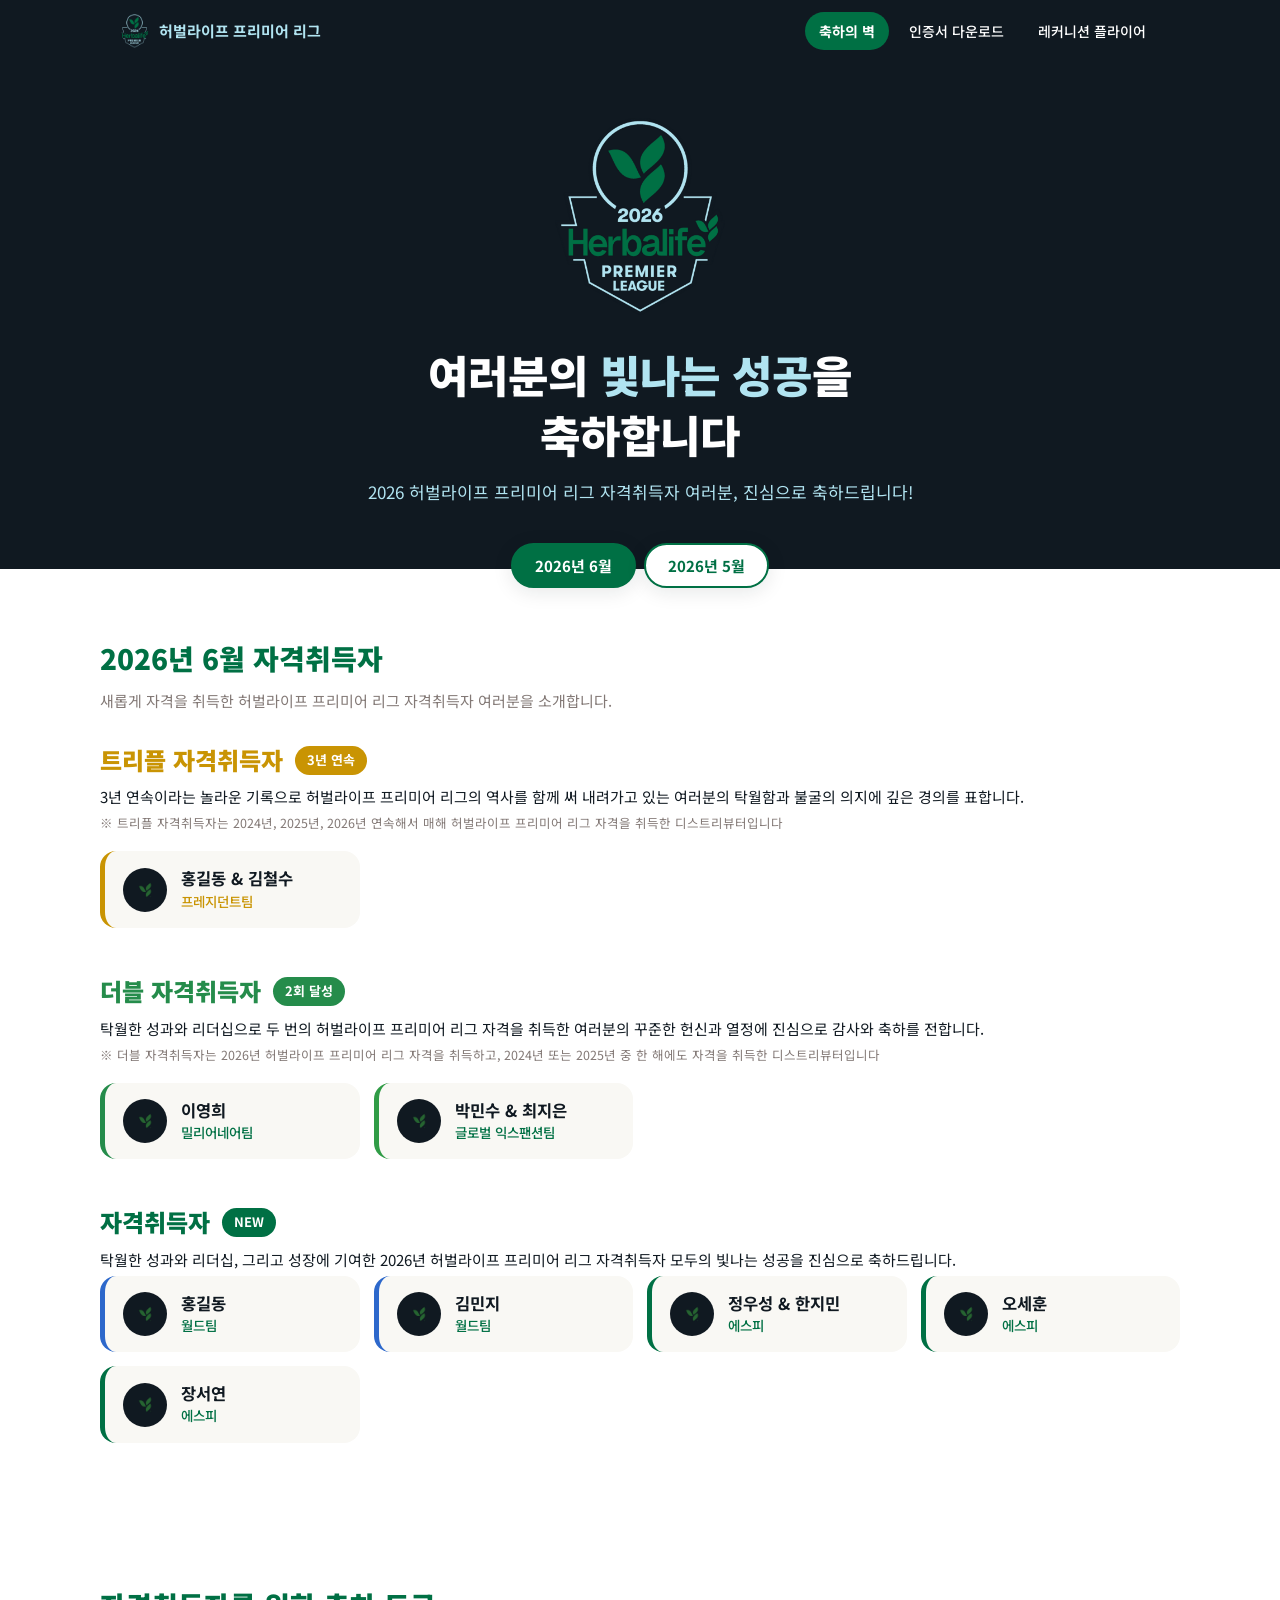
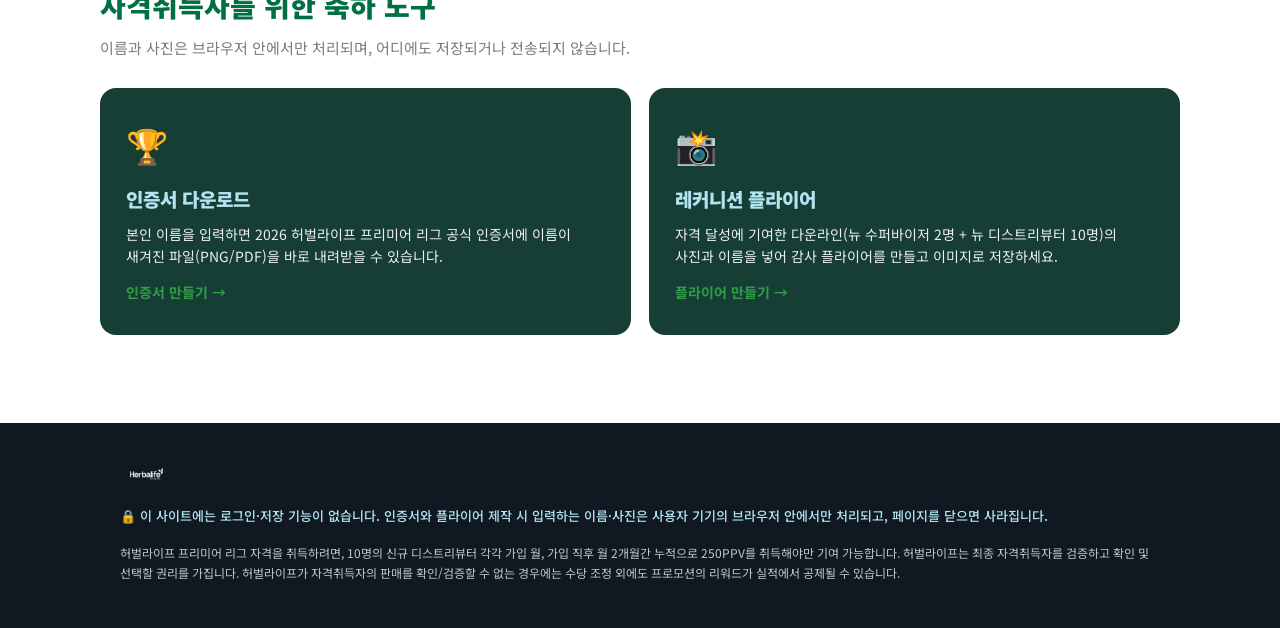
==== index.html @ cf09e53c "Build HPL celebration site: recognition wall, certificate maker, flyer maker - index.html + js/wall." ====
<!DOCTYPE html>
<html lang="ko">
<head>
<meta charset="UTF-8">
<meta name="viewport" content="width=device-width, initial-scale=1.0">
<title>허벌라이프 프리미어 리그 — 자격취득자 축하</title>
<link rel="icon" href="assets/hpl-badge.png" type="image/png">
<link rel="preconnect" href="https://fonts.googleapis.com">
<link rel="preconnect" href="https://fonts.gstatic.com" crossorigin>
<link href="https://fonts.googleapis.com/css2?family=Noto+Sans+KR:wght@400;500;700;900&display=swap" rel="stylesheet">
<link rel="stylesheet" href="css/style.css">
</head>
<body>

<nav class="nav">
  <div class="nav-inner">
    <a class="nav-logo" href="index.html">
      <img src="assets/hpl-badge.png" alt="HPL 배지">
      <span>허벌라이프 프리미어 리그</span>
    </a>
    <div class="nav-links">
      <a href="index.html" class="active">축하의 벽</a>
      <a href="certificate.html">인증서 다운로드</a>
      <a href="flyer.html">레커니션 플라이어</a>
    </div>
  </div>
</nav>

<header class="hero">
  <img class="badge" src="assets/hpl-badge.png" alt="2026 허벌라이프 프리미어 리그 배지">
  <h1>여러분의 <span class="accent">빛나는 성공</span>을<br>축하합니다</h1>
  <p class="sub">2026 허벌라이프 프리미어 리그 자격취득자 여러분, 진심으로 축하드립니다!</p>
</header>

<div class="month-tabs" id="monthTabs"></div>

<main class="container section" id="wall">
  <p class="empty-month">명단을 불러오는 중입니다…</p>
</main>

<section class="container section">
  <h2 class="section-title">자격취득자를 위한 축하 도구</h2>
  <p class="section-desc">이름과 사진은 브라우저 안에서만 처리되며, 어디에도 저장되거나 전송되지 않습니다.</p>
  <div class="feature-cards">
    <a class="feature-card" href="certificate.html">
      <div class="fc-icon">🏆</div>
      <h3>인증서 다운로드</h3>
      <p>본인 이름을 입력하면 2026 허벌라이프 프리미어 리그 공식 인증서에 이름이 새겨진 파일(PNG/PDF)을 바로 내려받을 수 있습니다.</p>
      <span class="fc-go">인증서 만들기 →</span>
    </a>
    <a class="feature-card" href="flyer.html">
      <div class="fc-icon">📸</div>
      <h3>레커니션 플라이어</h3>
      <p>자격 달성에 기여한 다운라인(뉴 수퍼바이저 2명 + 뉴 디스트리뷰터 10명)의 사진과 이름을 넣어 감사 플라이어를 만들고 이미지로 저장하세요.</p>
      <span class="fc-go">플라이어 만들기 →</span>
    </a>
  </div>
</section>

<footer class="footer">
  <div class="container">
    <img class="footer-logo" src="assets/logo-white-kr.png" alt="Herbalife 최고의 삶을 사세요">
    <p class="privacy">🔒 이 사이트에는 로그인·저장 기능이 없습니다. 인증서와 플라이어 제작 시 입력하는 이름·사진은 사용자 기기의 브라우저 안에서만 처리되고, 페이지를 닫으면 사라집니다.</p>
    <p id="disclaimer">허벌라이프 프리미어 리그 자격을 취득하려면, 10명의 신규 디스트리뷰터 각각 가입 월, 가입 직후 월 2개월간 누적으로 250PPV를 취득해야만 기여 가능합니다.
    허벌라이프는 최종 자격취득자를 검증하고 확인 및 선택할 권리를 가집니다. 허벌라이프가 자격취득자의 판매를 확인/검증할 수 없는 경우에는 수당 조정 외에도 프로모션의 리워드가 실적에서 공제될 수 있습니다.</p>
  </div>
</footer>

<script src="js/wall.js"></script>
</body>
</html>
---- css/style.css ----
/* ==========================================================================
   Herbalife Premier League Celebration — 브랜드 팔레트 (Herbalife Brand Book)
   ========================================================================== */
:root {
  /* Primary */
  --garden-green: #007044;
  --forest-green: #163E35;
  --energy-green: #309C46;
  --beige: #F9F8F4;
  --white: #FFFFFF;
  /* Secondary (10% 이하 사용) */
  --laguna-light: #B1E4F1;
  --laguna: #2D68CB;
  /* Tertiary */
  --night-sky: #101921;
  --grey: #837976;
  /* Celebration Metallic — 레커니션 전용 */
  --celebration: #258C4B;
  --gold: #C99403;

  --font: "Noto Sans KR", "Malgun Gothic", "Apple SD Gothic Neo", sans-serif;
  --radius: 16px;
  --shadow: 0 4px 20px rgba(16, 25, 33, 0.10);
}

* { margin: 0; padding: 0; box-sizing: border-box; }

html { -webkit-text-size-adjust: 100%; }

body {
  font-family: var(--font);
  background: var(--white);
  color: var(--night-sky);
  line-height: 1.6;
  word-break: keep-all;
}

img { max-width: 100%; }

a { color: inherit; text-decoration: none; }

/* ---------- 상단 네비게이션 ---------- */
.nav {
  background: var(--night-sky);
  color: var(--white);
  position: sticky;
  top: 0;
  z-index: 50;
}
.nav-inner {
  max-width: 1080px;
  margin: 0 auto;
  padding: 12px 20px;
  display: flex;
  align-items: center;
  gap: 20px;
  flex-wrap: wrap;
}
.nav-logo { display: flex; align-items: center; gap: 10px; font-weight: 700; }
.nav-logo img { height: 34px; width: auto; }
.nav-logo span { color: var(--laguna-light); font-size: 15px; }
.nav-links { display: flex; gap: 6px; margin-left: auto; flex-wrap: wrap; }
.nav-links a {
  padding: 8px 14px;
  border-radius: 999px;
  font-size: 14px;
  font-weight: 500;
  color: var(--white);
}
.nav-links a:hover { background: rgba(177, 228, 241, 0.15); }
.nav-links a.active { background: var(--garden-green); font-weight: 700; }

/* ---------- 히어로 ---------- */
.hero {
  background: var(--night-sky);
  color: var(--white);
  text-align: center;
  padding: 56px 20px 64px;
}
.hero img.badge { width: 170px; height: auto; margin-bottom: 24px; }
.hero h1 {
  font-size: clamp(26px, 5vw, 44px);
  font-weight: 900;
  line-height: 1.35;
}
.hero h1 .accent { color: var(--laguna-light); }
.hero p.sub {
  margin-top: 14px;
  font-size: clamp(14px, 2.5vw, 17px);
  color: var(--laguna-light);
  font-weight: 400;
}

/* ---------- 공통 섹션 ---------- */
.container { max-width: 1080px; margin: 0 auto; padding: 0 20px; }
.section { padding: 48px 0; }
.section-title {
  color: var(--garden-green);
  font-size: clamp(20px, 3.5vw, 28px);
  font-weight: 900;
  margin-bottom: 8px;
}
.section-desc { color: var(--grey); font-size: 15px; margin-bottom: 28px; }

/* ---------- 월 선택 탭 ---------- */
.month-tabs {
  display: flex;
  gap: 8px;
  flex-wrap: wrap;
  justify-content: center;
  margin: -26px auto 0;
  position: relative;
  z-index: 5;
  max-width: 1080px;
  padding: 0 20px;
}
.month-tab {
  background: var(--white);
  border: 2px solid var(--garden-green);
  color: var(--garden-green);
  font-family: var(--font);
  font-size: 15px;
  font-weight: 700;
  padding: 10px 22px;
  border-radius: 999px;
  cursor: pointer;
  box-shadow: var(--shadow);
}
.month-tab.active { background: var(--garden-green); color: var(--white); }

/* ---------- 티어 그룹 ---------- */
.tier-block { margin-bottom: 44px; }
.tier-head {
  display: flex;
  align-items: center;
  gap: 12px;
  flex-wrap: wrap;
  margin-bottom: 6px;
}
.tier-head h3 { font-size: clamp(18px, 3vw, 24px); font-weight: 900; }
.tier-badge {
  font-size: 13px;
  font-weight: 700;
  padding: 4px 12px;
  border-radius: 999px;
  color: var(--white);
}
.tier-triple h3 { color: var(--gold); }
.tier-triple .tier-badge { background: var(--gold); }
.tier-double h3 { color: var(--celebration); }
.tier-double .tier-badge { background: var(--celebration); }
.tier-first h3 { color: var(--garden-green); }
.tier-first .tier-badge { background: var(--garden-green); }
.tier-msg { color: var(--night-sky); font-size: 15px; margin-bottom: 4px; }
.tier-note { color: var(--grey); font-size: 12.5px; margin-bottom: 18px; }

/* ---------- 자격취득자 카드 ---------- */
.q-grid {
  display: grid;
  grid-template-columns: repeat(auto-fill, minmax(230px, 1fr));
  gap: 14px;
}
.q-card {
  display: flex;
  align-items: center;
  gap: 14px;
  background: var(--beige);
  border-radius: var(--radius);
  padding: 16px 18px;
  border-left: 5px solid var(--garden-green);
}
.q-card .leaf {
  width: 44px;
  height: 44px;
  border-radius: 50%;
  background: var(--night-sky);
  flex-shrink: 0;
  display: flex;
  align-items: center;
  justify-content: center;
}
.q-card .leaf img { width: 24px; height: auto; }
.q-card .q-name { font-weight: 700; font-size: 16.5px; line-height: 1.4; }
.q-card .q-team { font-size: 13.5px; color: var(--garden-green); font-weight: 500; }
.q-card.team-president { border-left-color: var(--gold); }
.q-card.team-president .q-team { color: var(--gold); }
.q-card.team-millionaire { border-left-color: var(--celebration); }
.q-card.team-get { border-left-color: var(--energy-green); }
.q-card.team-world { border-left-color: var(--laguna); }
.empty-month {
  text-align: center;
  color: var(--grey);
  padding: 60px 20px;
  font-size: 15px;
}

/* ---------- 기능 카드 ---------- */
.feature-cards {
  display: grid;
  grid-template-columns: repeat(auto-fit, minmax(260px, 1fr));
  gap: 18px;
}
.feature-card {
  background: var(--forest-green);
  color: var(--white);
  border-radius: var(--radius);
  padding: 30px 26px;
  display: block;
  transition: transform 0.15s ease;
}
.feature-card:hover { transform: translateY(-4px); }
.feature-card .fc-icon { font-size: 34px; margin-bottom: 12px; }
.feature-card h3 { font-size: 19px; font-weight: 900; margin-bottom: 8px; color: var(--laguna-light); }
.feature-card p { font-size: 14px; line-height: 1.6; opacity: 0.92; }
.feature-card .fc-go { display: inline-block; margin-top: 14px; font-weight: 700; font-size: 14px; color: var(--energy-green); }

/* ---------- 푸터 ---------- */
.footer {
  background: var(--night-sky);
  color: rgba(255, 255, 255, 0.75);
  padding: 36px 0 44px;
  margin-top: 40px;
  font-size: 12px;
  line-height: 1.7;
}
.footer .container { display: grid; gap: 16px; }
.footer .privacy {
  color: var(--laguna-light);
  font-size: 13px;
  font-weight: 500;
}
.footer img.footer-logo { height: 30px; width: auto; opacity: 0.95; }

/* ---------- 도구 페이지 공통 (인증서/플라이어) ---------- */
.tool-layout {
  display: grid;
  grid-template-columns: 340px 1fr;
  gap: 28px;
  align-items: start;
  padding: 36px 0 56px;
}
@media (max-width: 900px) {
  .tool-layout { grid-template-columns: 1fr; }
}
.tool-panel {
  background: var(--beige);
  border-radius: var(--radius);
  padding: 24px;
  position: sticky;
  top: 76px;
}
@media (max-width: 900px) {
  .tool-panel { position: static; }
}
.tool-panel h2 { color: var(--garden-green); font-size: 20px; font-weight: 900; margin-bottom: 4px; }
.tool-panel .panel-desc { font-size: 13px; color: var(--grey); margin-bottom: 18px; }
.field { margin-bottom: 16px; }
.field label { display: block; font-size: 13px; font-weight: 700; margin-bottom: 6px; }
.field input[type="text"], .field textarea {
  width: 100%;
  border: 1.5px solid #d8d5cc;
  border-radius: 10px;
  padding: 10px 12px;
  font-family: var(--font);
  font-size: 15px;
  background: var(--white);
  color: var(--night-sky);
}
.field input:focus, .field textarea:focus {
  outline: none;
  border-color: var(--garden-green);
}
.field textarea { resize: vertical; min-height: 64px; font-size: 13.5px; }
.btn {
  display: inline-flex;
  align-items: center;
  justify-content: center;
  gap: 8px;
  border: none;
  border-radius: 999px;
  font-family: var(--font);
  font-size: 15px;
  font-weight: 700;
  padding: 12px 22px;
  cursor: pointer;
  background: var(--garden-green);
  color: var(--white);
  width: 100%;
  margin-top: 6px;
}
.btn:hover { background: #005936; }
.btn.secondary { background: var(--night-sky); }
.btn.secondary:hover { background: #202f3d; }
.btn.ghost {
  background: transparent;
  border: 2px solid var(--garden-green);
  color: var(--garden-green);
}
.btn:disabled { opacity: 0.45; cursor: not-allowed; }
.privacy-hint {
  margin-top: 16px;
  font-size: 12px;
  color: var(--grey);
  line-height: 1.6;
  border-top: 1px solid #e2dfd7;
  padding-top: 12px;
}
.canvas-wrap {
  background: var(--beige);
  border-radius: var(--radius);
  padding: 18px;
  text-align: center;
}
.canvas-wrap canvas {
  max-width: 100%;
  height: auto;
  border-radius: 8px;
  box-shadow: var(--shadow);
  background: var(--white);
}
.canvas-hint { font-size: 12.5px; color: var(--grey); margin-top: 10px; }

/* ---------- 플라이어 템플릿 선택 ---------- */
.tpl-select { display: flex; gap: 10px; margin-bottom: 18px; }
.tpl-btn {
  flex: 1;
  border: 2px solid #d8d5cc;
  background: var(--white);
  border-radius: 12px;
  padding: 8px;
  cursor: pointer;
  font-family: var(--font);
  font-size: 12.5px;
  font-weight: 700;
  color: var(--grey);
}
.tpl-btn canvas { width: 100%; height: auto; border-radius: 6px; display: block; margin-bottom: 6px; }
.tpl-btn.active { border-color: var(--garden-green); color: var(--garden-green); }

.name-group { margin-bottom: 14px; }
.name-group summary {
  cursor: pointer;
  font-weight: 700;
  font-size: 14px;
  color: var(--forest-green);
  padding: 6px 0;
}
.name-group .field { margin-bottom: 8px; }
.name-group input { font-size: 14px !important; padding: 8px 10px !important; }

.slot-tools {
  background: var(--white);
  border: 1.5px solid var(--garden-green);
  border-radius: 12px;
  padding: 14px;
  margin-bottom: 16px;
}
.slot-tools h4 { font-size: 14px; color: var(--garden-green); margin-bottom: 8px; }
.slot-tools .zoom-row { display: flex; align-items: center; gap: 10px; font-size: 13px; }
.slot-tools input[type="range"] { flex: 1; accent-color: var(--garden-green); }
.slot-tools .mini-btns { display: flex; gap: 8px; margin-top: 10px; }
.slot-tools .mini-btns button {
  flex: 1;
  font-family: var(--font);
  font-size: 12.5px;
  font-weight: 700;
  padding: 7px 0;
  border-radius: 8px;
  border: 1.5px solid var(--grey);
  background: var(--white);
  color: var(--night-sky);
  cursor: pointer;
}
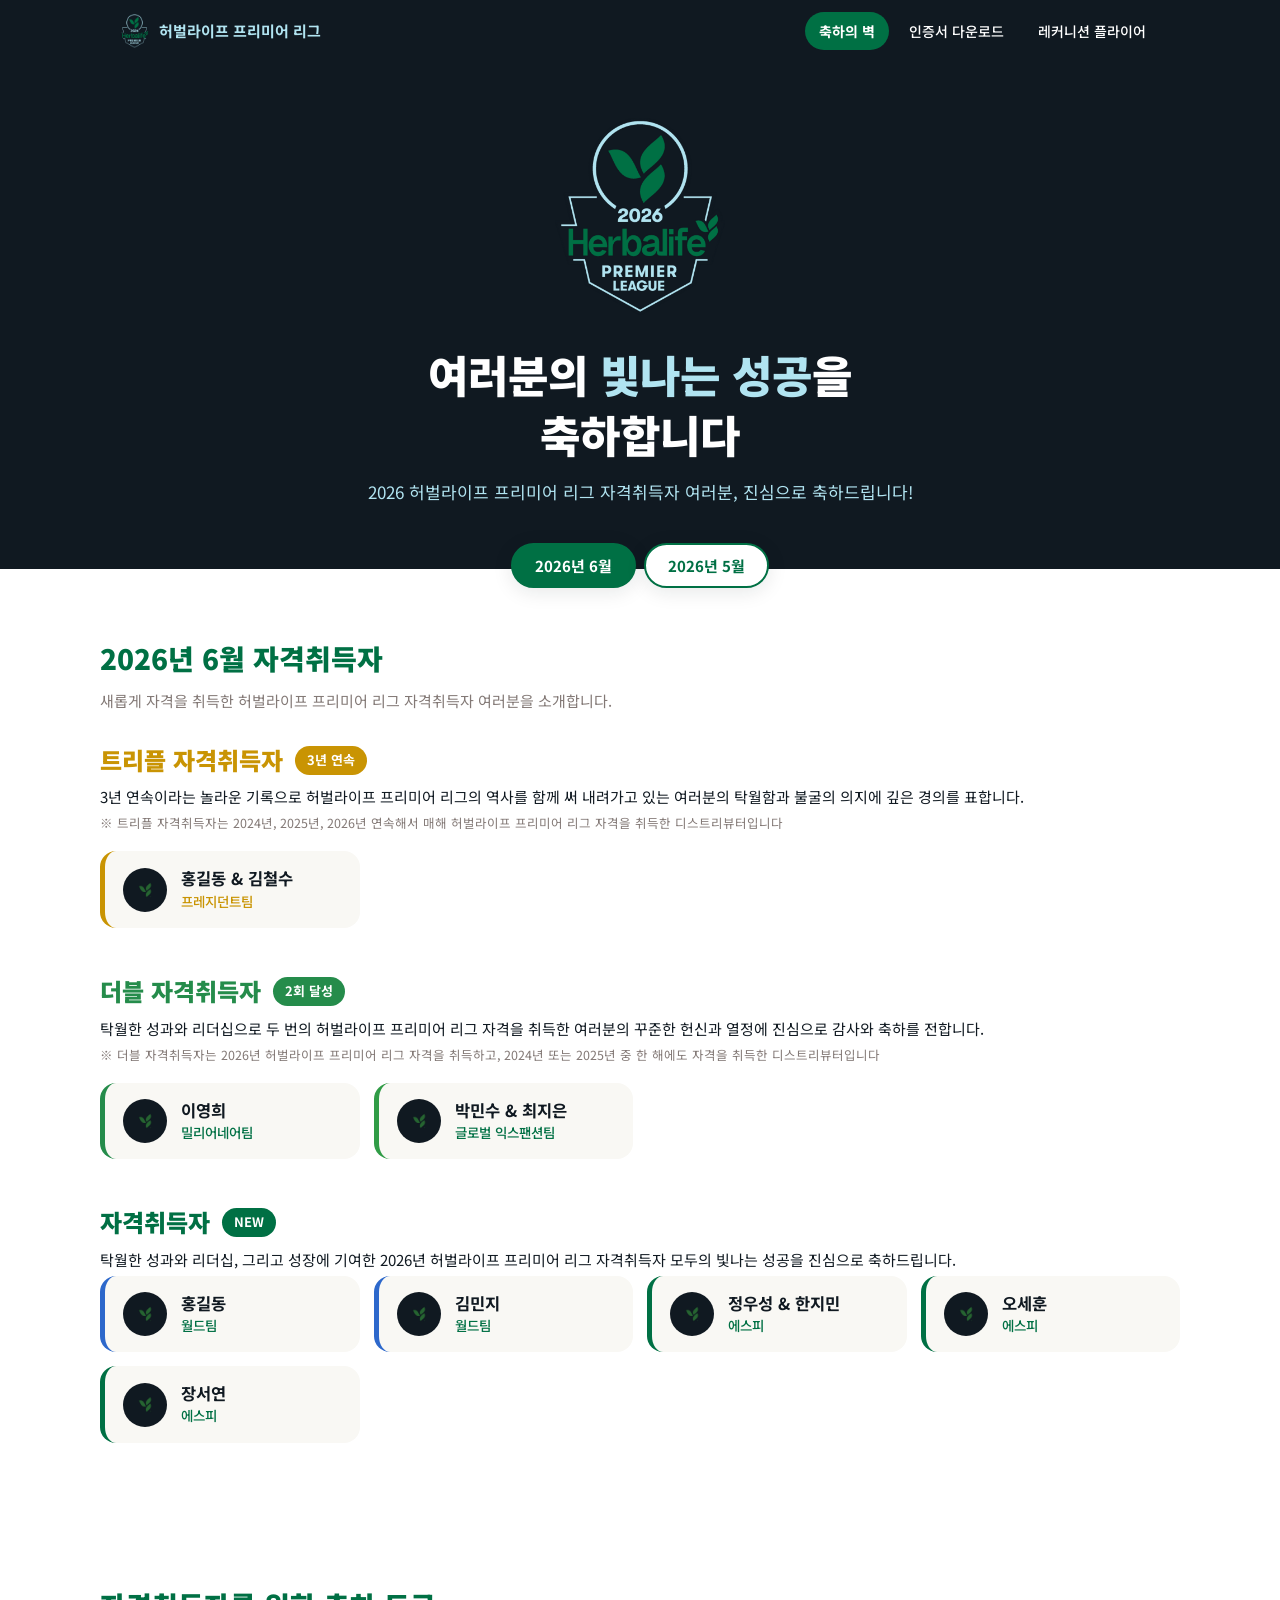
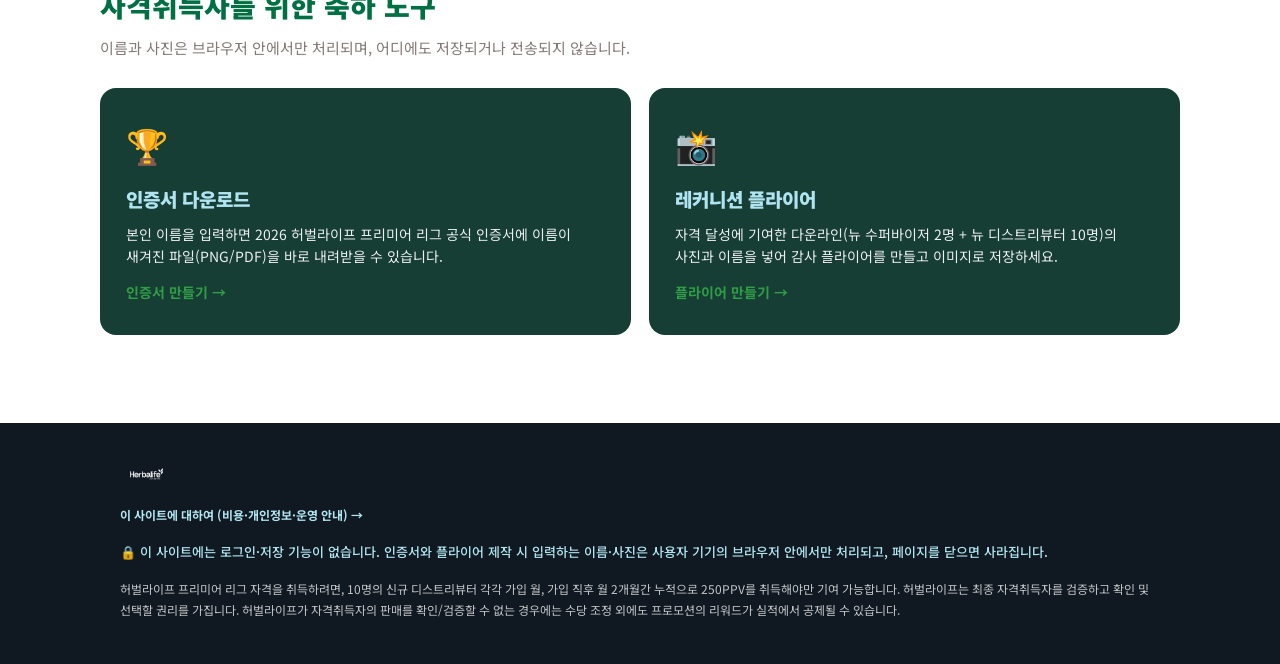
==== commit 479b5c9a: "Add about page explaining cost, privacy, and operations for non-developers - about.html: what the si" ====
--- a/index.html
+++ b/index.html
@@ -60,6 +60,7 @@
 <footer class="footer">
   <div class="container">
     <img class="footer-logo" src="assets/logo-white-kr.png" alt="Herbalife 최고의 삶을 사세요">
+    <p><a href="about.html" style="color:#B1E4F1; font-weight:700;">이 사이트에 대하여 (비용·개인정보·운영 안내) →</a></p>
     <p class="privacy">🔒 이 사이트에는 로그인·저장 기능이 없습니다. 인증서와 플라이어 제작 시 입력하는 이름·사진은 사용자 기기의 브라우저 안에서만 처리되고, 페이지를 닫으면 사라집니다.</p>
     <p id="disclaimer">허벌라이프 프리미어 리그 자격을 취득하려면, 10명의 신규 디스트리뷰터 각각 가입 월, 가입 직후 월 2개월간 누적으로 250PPV를 취득해야만 기여 가능합니다.
     허벌라이프는 최종 자격취득자를 검증하고 확인 및 선택할 권리를 가집니다. 허벌라이프가 자격취득자의 판매를 확인/검증할 수 없는 경우에는 수당 조정 외에도 프로모션의 리워드가 실적에서 공제될 수 있습니다.</p>
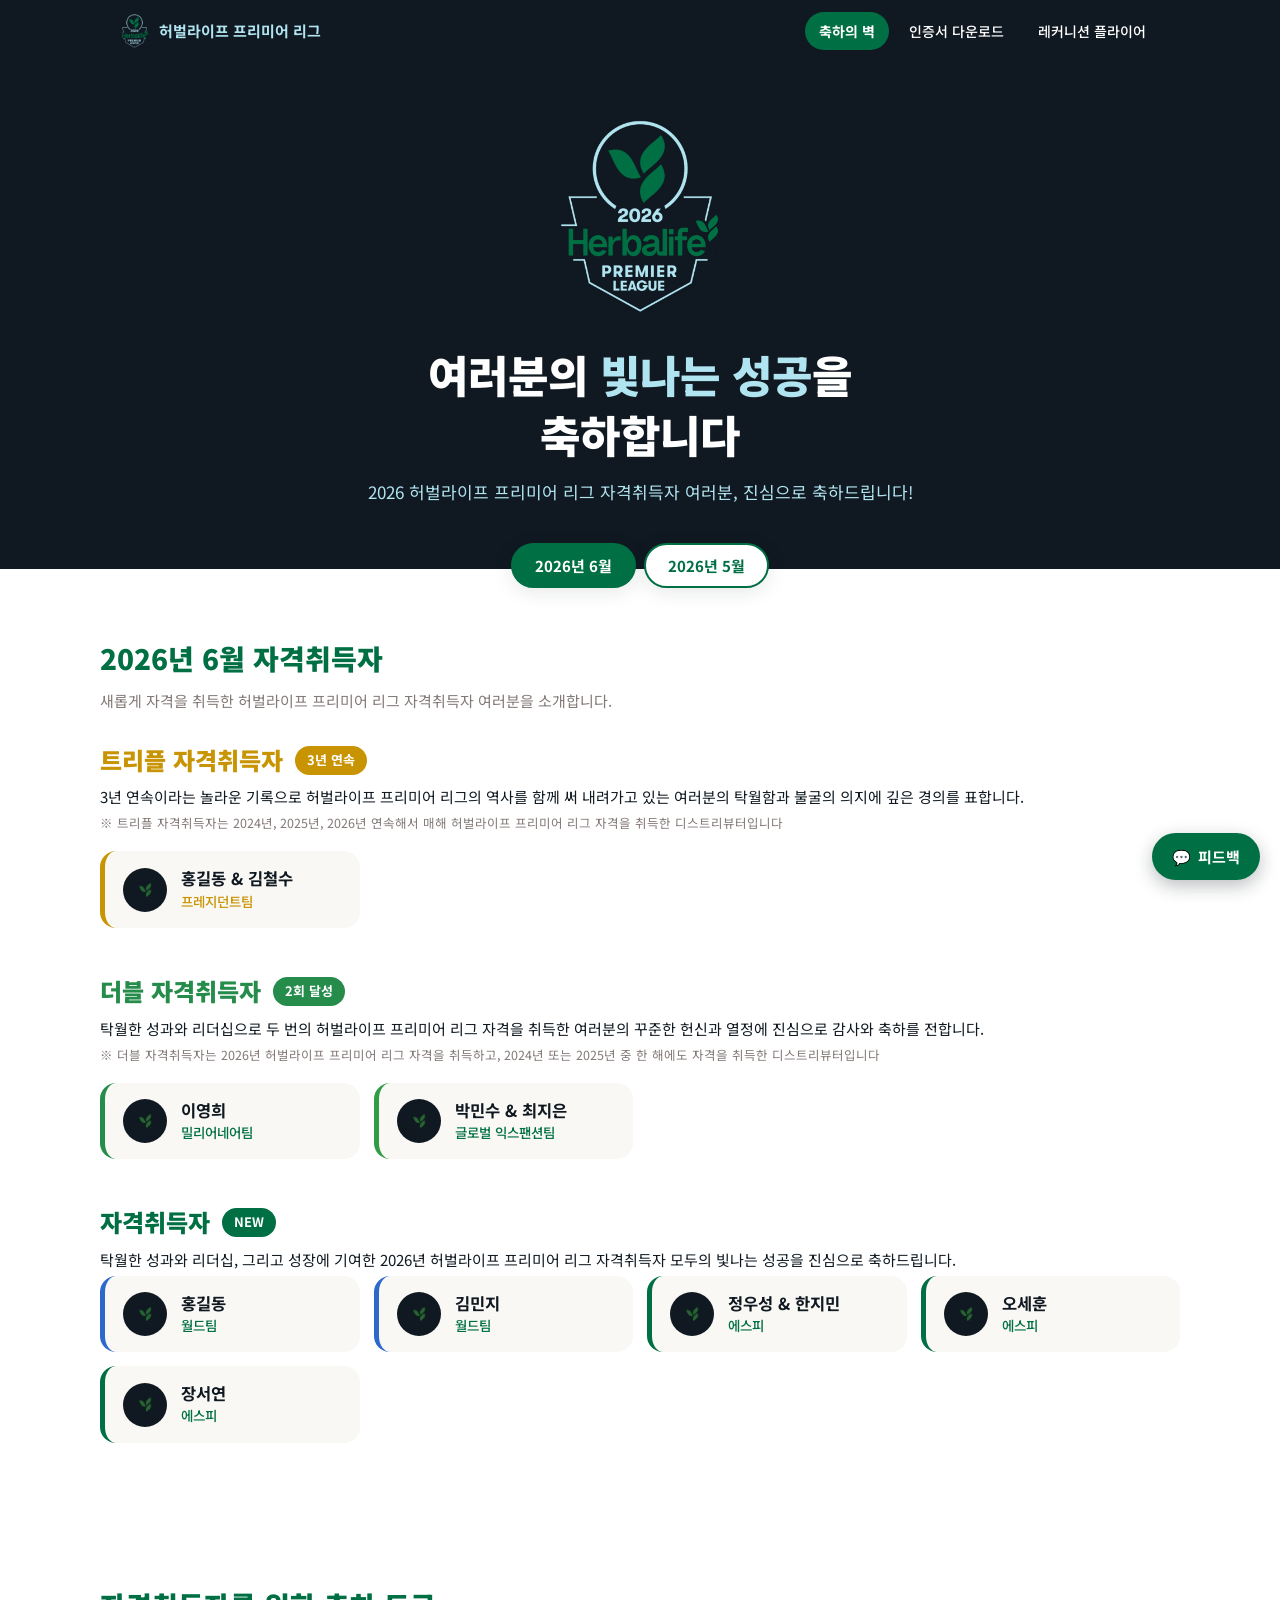
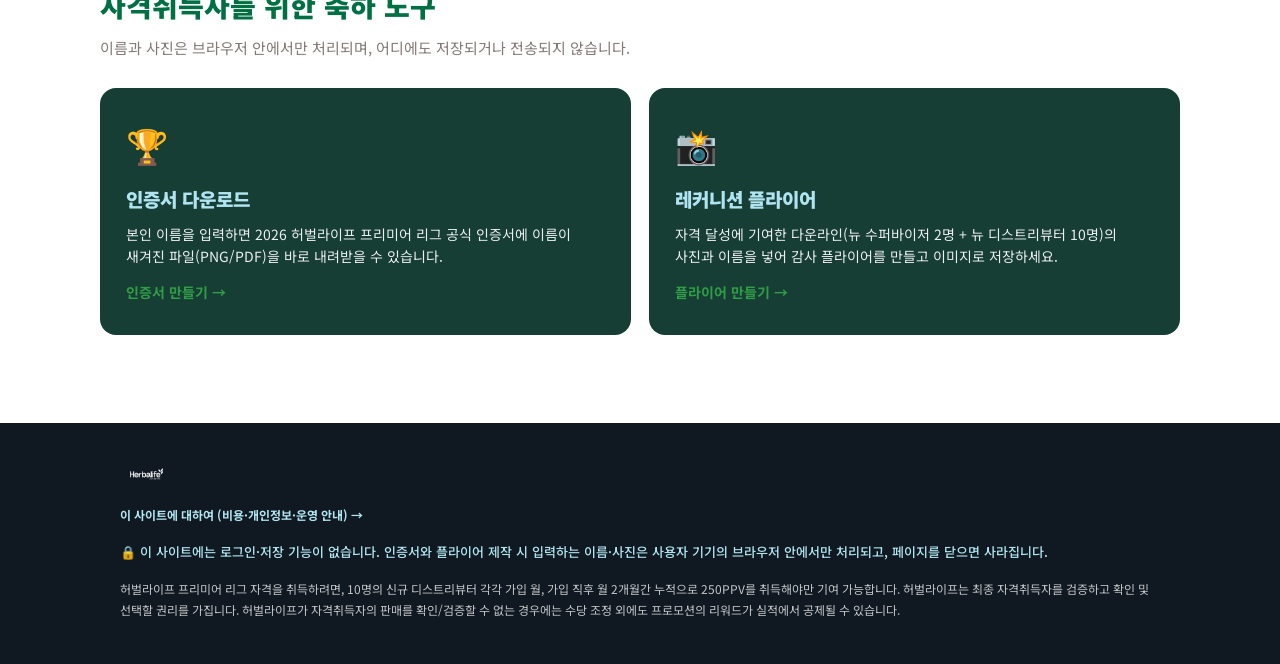
==== commit a5340749: "Add anonymous feedback widget (thumbs up/down + comment) - js/feedback.js: floating feedback button " ====
--- a/index.html
+++ b/index.html
@@ -68,5 +68,6 @@
 </footer>
 
 <script src="js/wall.js"></script>
+<script src="js/feedback.js"></script>
 </body>
 </html>
--- a/css/style.css
+++ b/css/style.css
@@ -371,3 +371,97 @@
   color: var(--night-sky);
   cursor: pointer;
 }
+
+/* ---------- 피드백 위젯 ---------- */
+.fb-fab {
+  position: fixed;
+  right: 20px;
+  bottom: 20px;
+  z-index: 90;
+  display: inline-flex;
+  align-items: center;
+  gap: 7px;
+  background: var(--garden-green);
+  color: var(--white);
+  border: none;
+  border-radius: 999px;
+  padding: 13px 20px;
+  font-family: var(--font);
+  font-size: 15px;
+  font-weight: 700;
+  cursor: pointer;
+  box-shadow: 0 6px 18px rgba(16, 25, 33, 0.28);
+}
+.fb-fab:hover { background: #005936; }
+.fb-overlay {
+  position: fixed;
+  inset: 0;
+  background: rgba(16, 25, 33, 0.55);
+  display: none;
+  align-items: center;
+  justify-content: center;
+  z-index: 100;
+  padding: 20px;
+}
+.fb-overlay.open { display: flex; }
+.fb-modal {
+  position: relative;
+  background: var(--white);
+  border-radius: var(--radius);
+  padding: 28px 26px 22px;
+  width: 100%;
+  max-width: 420px;
+  box-shadow: var(--shadow);
+}
+.fb-modal h3 { color: var(--garden-green); font-size: 20px; font-weight: 900; }
+.fb-sub { font-size: 13.5px; color: var(--grey); margin: 6px 0 16px; }
+.fb-close {
+  position: absolute;
+  top: 12px;
+  right: 16px;
+  border: none;
+  background: none;
+  font-size: 26px;
+  color: var(--grey);
+  cursor: pointer;
+  line-height: 1;
+}
+.fb-rating { display: flex; gap: 10px; margin-bottom: 14px; }
+.fb-rate {
+  flex: 1;
+  font-family: var(--font);
+  font-size: 26px;
+  font-weight: 700;
+  padding: 12px 0 10px;
+  border-radius: 12px;
+  border: 2px solid #d8d5cc;
+  background: var(--beige);
+  cursor: pointer;
+  display: flex;
+  flex-direction: column;
+  align-items: center;
+  gap: 2px;
+  color: var(--night-sky);
+}
+.fb-rate span { font-size: 13px; }
+.fb-rate.active { border-color: var(--garden-green); background: #e8f3ee; color: var(--garden-green); }
+.fb-text {
+  width: 100%;
+  border: 1.5px solid #d8d5cc;
+  border-radius: 10px;
+  padding: 10px 12px;
+  font-family: var(--font);
+  font-size: 14px;
+  resize: vertical;
+  background: var(--white);
+  color: var(--night-sky);
+  box-sizing: border-box;
+}
+.fb-text:focus { outline: none; border-color: var(--garden-green); }
+.fb-privacy { font-size: 11.5px; color: var(--grey); margin-top: 12px; line-height: 1.6; }
+.fb-done-icon { font-size: 46px; text-align: center; margin: 8px 0 10px; }
+.fb-step[data-step="done"] h3, .fb-step[data-step="pending"] h3 { text-align: center; }
+.fb-step[data-step="done"] .fb-sub, .fb-step[data-step="pending"] .fb-sub { text-align: center; }
+@media (max-width: 600px) {
+  .fb-fab { right: 14px; bottom: 14px; padding: 12px 16px; }
+}
